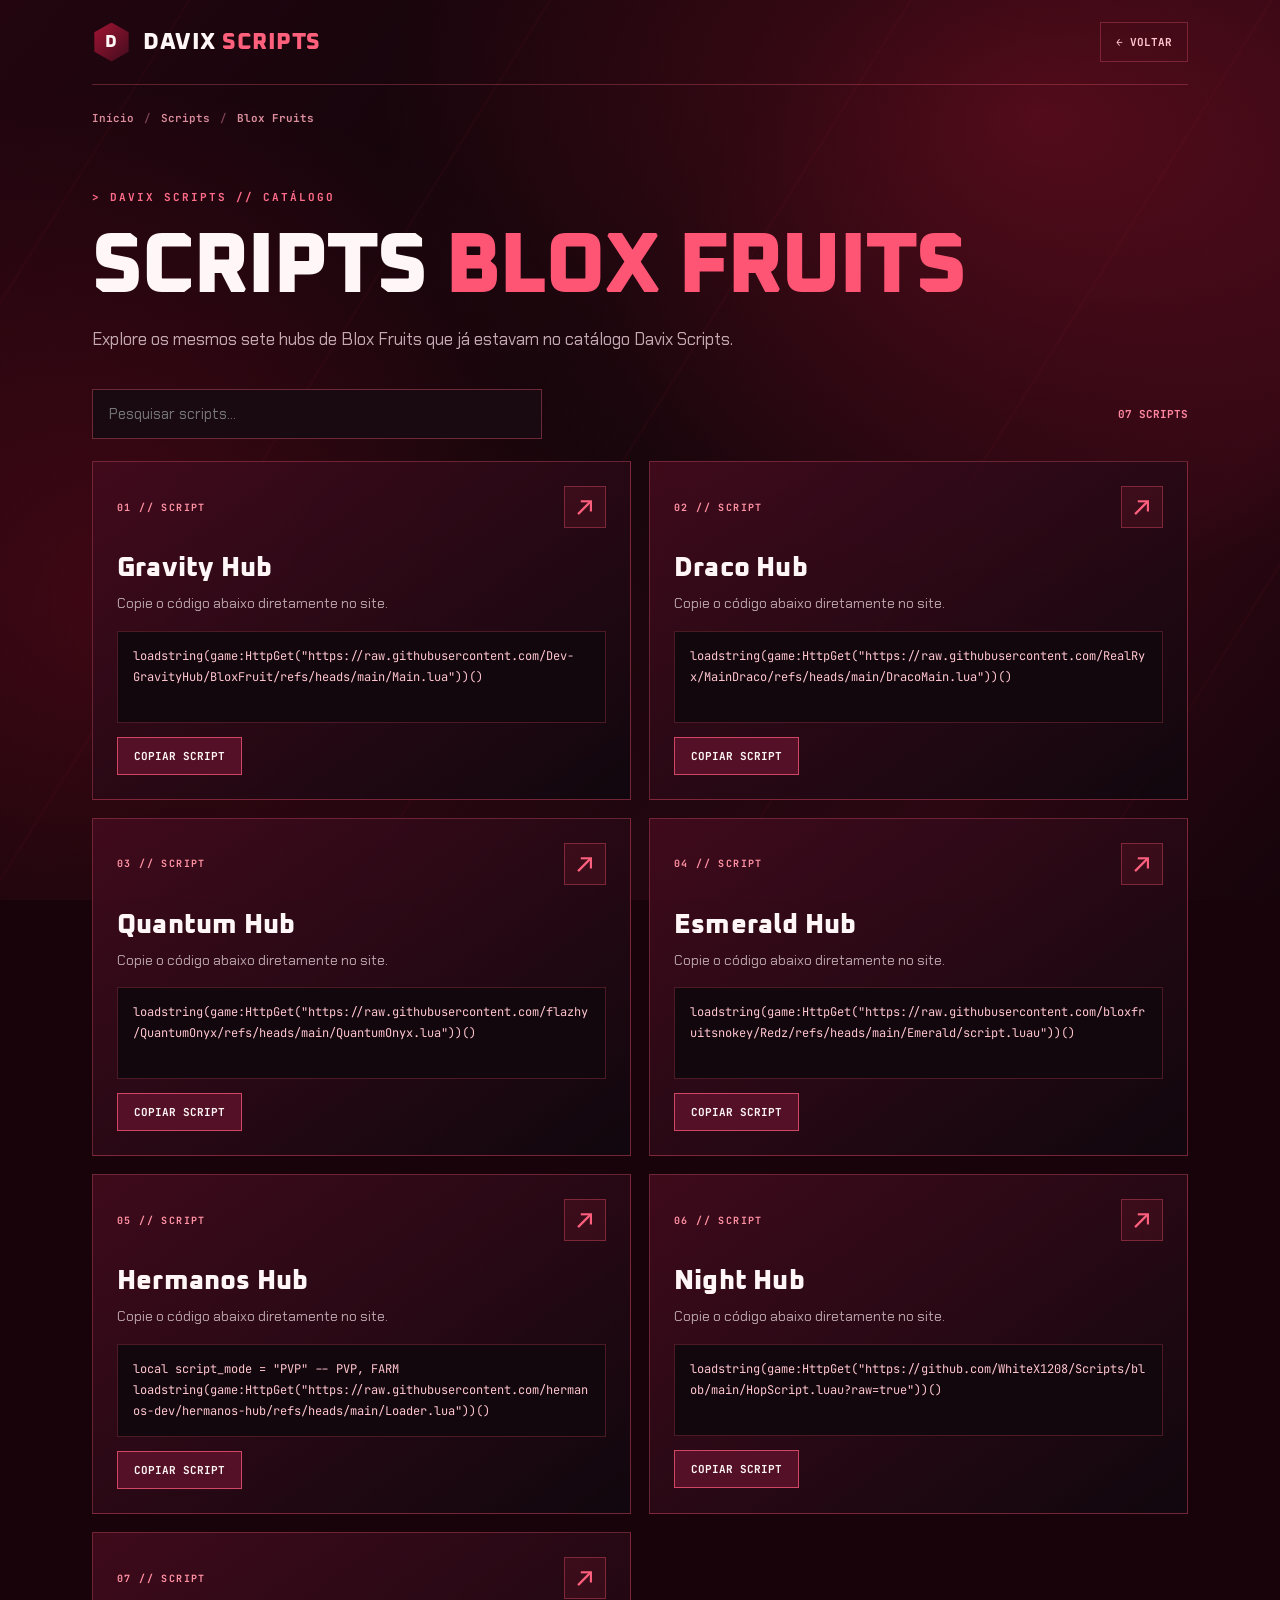
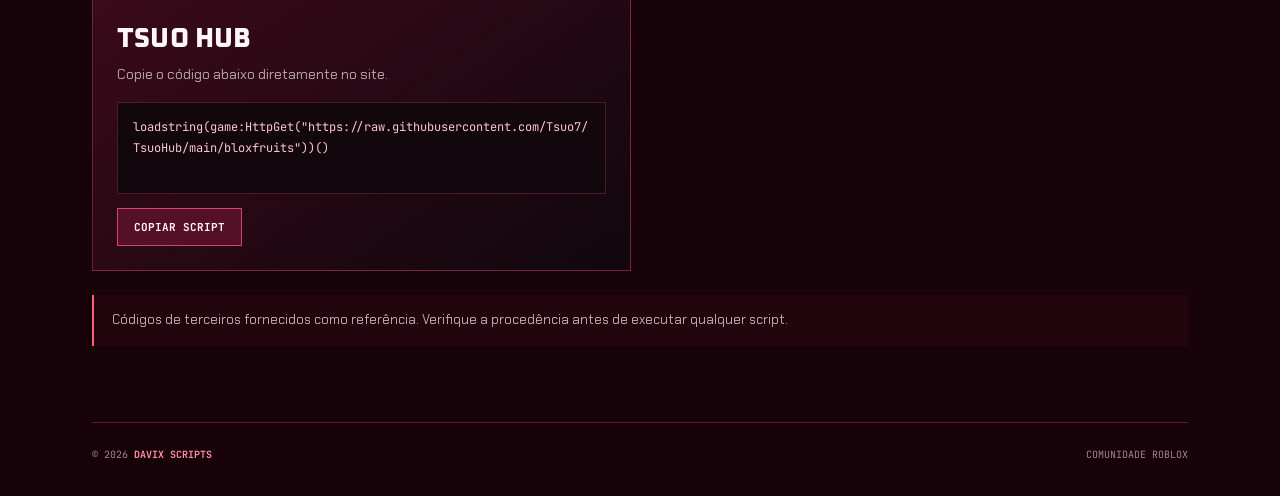
==== blox-fruits.html @ e58fbf48 "Add files via upload" ====
<!doctype html>
<html lang="pt-BR"><head>
<meta charset="UTF-8"><meta name="viewport" content="width=device-width,initial-scale=1"><meta name="theme-color" content="#27050f">
<meta name="description" content="Explore os mesmos sete hubs de Blox Fruits que já estavam no catálogo Davix Scripts.">
<title>Blox Fruits | Davix Scripts</title>
<link rel="preconnect" href="https://fonts.googleapis.com"><link rel="preconnect" href="https://fonts.gstatic.com" crossorigin>
<link href="https://fonts.googleapis.com/css2?family=Chakra+Petch:wght@400;500;600;700&family=Oxanium:wght@500;600;700;800&family=JetBrains+Mono:wght@400;500;600;700&display=swap" rel="stylesheet">
<style>
:root{--red:#ff385d;--pink:#ff91a7;--ink:#12050c;--muted:#baa4ac;--line:rgba(255,99,128,.29)}
*{box-sizing:border-box}
html{scroll-behavior:smooth;background:#170309}
body{margin:0;min-height:100vh;color:#fff6f7;font-family:'Chakra Petch',Arial,sans-serif;background:radial-gradient(ellipse 850px 600px at 81% 13%,rgba(245,28,64,.26),transparent 77%),radial-gradient(ellipse 700px 660px at 10% 67%,rgba(188,15,44,.25),transparent 78%),linear-gradient(130deg,#22050f,#10050a 42%,#2b0712 80%,#16040b);background-attachment:fixed;overflow-x:hidden}
body:before{content:"";position:fixed;inset:0;pointer-events:none;z-index:0;background:repeating-linear-gradient(122deg,transparent 0 158px,rgba(255,70,99,.030) 160px 161px,transparent 163px 306px)}
a{color:inherit}
.wrap{max-width:1150px;margin:0 auto;padding:0 27px;position:relative;z-index:1}
.top{display:flex;gap:16px;align-items:center;justify-content:space-between;border-bottom:1px solid var(--line);min-height:85px}
.brand{text-decoration:none;display:flex;align-items:center;gap:12px;font:800 23px 'Oxanium','Chakra Petch',sans-serif;letter-spacing:.5px}
.brand-mark{display:grid;place-items:center;width:39px;height:39px;font:800 17px 'Oxanium',sans-serif;background:linear-gradient(135deg,#a61535,#3c0b1c);clip-path:polygon(50% 0,94% 25%,94% 75%,50% 100%,6% 75%,6% 25%)}
.brand strong{color:#ff607b;font-weight:800}
.back{border:1px solid var(--line);padding:12px 15px;text-decoration:none;font:700 11px 'JetBrains Mono',monospace;color:#ffc5ce;white-space:nowrap;transition:background .2s,border-color .2s}
.back:hover{background:rgba(255,62,89,.13);border-color:#ff6680}
.crumbs{display:flex;align-items:center;gap:10px;flex-wrap:wrap;padding-top:26px;color:#dc8e9e;font:600 11px 'JetBrains Mono',monospace}
.crumbs a{text-decoration:none;color:#dc8e9e}
.crumbs a:hover{text-decoration:underline}
.crumbs .sep{color:#7d4353}
.hero{padding:65px 0 36px}
.eyebrow{color:#ff6c89;font:700 11px 'JetBrains Mono',monospace;letter-spacing:2px}
.hero h1{font:800 clamp(47px,7vw,86px)/1 'Oxanium','Chakra Petch',sans-serif;letter-spacing:-2px;margin:20px 0 15px;text-transform:uppercase}
.hero h1 em{font-style:normal;color:#ff5575}
.hero p{color:#c4a9b3;font-size:17px;line-height:1.65;max-width:740px;margin:0}
.section-mark{color:#ef92a2;display:flex;align-items:center;gap:15px;font:700 11px 'JetBrains Mono',monospace;letter-spacing:1.4px;margin:10px 0 22px}
.section-mark:after{content:"";height:1px;background:linear-gradient(90deg,rgba(255,80,111,.60),transparent);flex:1}
.choice-grid{display:grid;grid-template-columns:repeat(2,minmax(0,1fr));gap:20px}
.choice-card{display:flex;flex-direction:column;min-height:286px;text-decoration:none;position:relative;overflow:hidden;background:linear-gradient(138deg,rgba(77,13,33,.93),rgba(24,7,16,.97));border:1px solid rgba(255,89,121,.4);padding:31px;transition:transform .3s,border-color .3s,box-shadow .3s}
.choice-card:before{content:"";position:absolute;left:0;top:0;width:100%;height:3px;background:linear-gradient(90deg,#ff375f,transparent 80%)}
.choice-card:after{content:"";position:absolute;width:220px;height:220px;border:1px solid rgba(255,76,109,.18);border-radius:50%;right:-88px;top:-100px;box-shadow:0 0 0 36px rgba(255,76,109,.04),0 0 0 75px rgba(255,76,109,.02)}
.choice-card:hover{transform:translateY(-6px);border-color:#ff6685;box-shadow:0 18px 55px rgba(255,33,77,.16)}
.choice-number{font:700 11px 'JetBrains Mono',monospace;letter-spacing:1.1px;color:#ff86a0}
.choice-glyph{font:700 43px 'Oxanium',sans-serif;color:#ff6c87;margin:20px 0 5px}
.choice-card h2{font:800 clamp(29px,4vw,43px) 'Oxanium',sans-serif;letter-spacing:0;margin:0 0 10px;text-transform:uppercase}
.choice-card p{font-size:15px;line-height:1.5;color:#c5a5b1;margin:0 0 24px;max-width:450px}
.choice-bottom{margin-top:auto;border-top:1px solid var(--line);display:flex;align-items:center;justify-content:space-between;padding-top:18px;font:700 11px 'JetBrains Mono',monospace;color:#f5abb9;letter-spacing:1px}
.choice-bottom b{font-size:24px;color:#ff577a}
.grid{display:grid;grid-template-columns:repeat(2,minmax(0,1fr));gap:18px}
.game{border:1px solid rgba(255,89,121,.35);background:linear-gradient(145deg,rgba(66,11,29,.92),rgba(17,7,14,.98));padding:24px;min-width:0;transition:transform .25s,border-color .25s}
.game:hover{transform:translateY(-3px);border-color:rgba(255,102,131,.7)}
.game .num,.game .kicker{font:700 10px 'JetBrains Mono',monospace;color:#ff91a3;letter-spacing:1.4px}
.game-top{display:flex;align-items:center;justify-content:space-between;gap:14px}
.game-glyph{display:grid;place-items:center;width:42px;height:42px;border:1px solid rgba(255,91,118,.35);color:#ff607d;background:rgba(255,55,90,.09);font:700 27px 'JetBrains Mono',monospace}
.game h2{font:800 27px 'Oxanium','Chakra Petch',sans-serif;margin:24px 0 7px;letter-spacing:.2px}
.game p{color:var(--muted);font-size:14px;line-height:1.55;margin:0 0 16px}
.codebox{background:#12070d;border:1px solid rgba(255,90,115,.24);padding:14px 15px;min-height:92px}
.codebox pre{white-space:pre-wrap;overflow-wrap:anywhere;word-break:break-word;color:#ffc5cf;font:12px/1.75 'JetBrains Mono',monospace;margin:0}
.actions{margin-top:14px;display:flex;align-items:center;gap:13px;flex-wrap:wrap}
.copy-btn{border:1px solid rgba(255,94,124,.72);background:#531026;color:#fff4f5;padding:11px 16px;font:700 11px 'JetBrains Mono',monospace;cursor:pointer;transition:background .2s}
.copy-btn:hover{background:#8d1b3d}
.copy-status{font:700 11px 'JetBrains Mono',monospace;color:#ffc0cb;min-height:1.2em}
.toolbar{display:flex;gap:15px;align-items:center;justify-content:space-between;margin:0 0 22px}
.search{outline:0;width:min(450px,100%);padding:14px 16px;background:#190a12;border:1px solid rgba(255,100,126,.36);font:15px 'Chakra Petch',sans-serif;color:white}
.search:focus{border-color:#ff6786}
.count{font:700 11px 'JetBrains Mono',monospace;color:#ff87a0;white-space:nowrap}
.empty{padding:25px;text-align:center;border:1px dashed var(--line);color:#e9aebc}
.info-note{border-left:2px solid #ff5d7b;background:rgba(255,57,91,.055);padding:15px 18px;color:#c2a8b2;font-size:13px;line-height:1.6;margin-top:24px}
.footer{border-top:1px solid var(--line);padding:25px 0 35px;color:#ac8391;font:10px 'JetBrains Mono',monospace;margin-top:76px;display:flex;justify-content:space-between;gap:16px}
.footer strong{color:#ff8ca2}
@media(max-width:760px){.choice-grid,.grid{grid-template-columns:1fr}.choice-card{min-height:250px}}
@media(max-width:490px){.wrap{padding:0 16px}.top{min-height:74px}.brand{font-size:18px}.brand-mark{width:32px;height:32px}.back{padding:10px;font-size:9px}.hero{padding-top:44px}.hero h1{letter-spacing:-1px}.toolbar{align-items:stretch;flex-direction:column}.choice-card{padding:24px}}
@media(prefers-reduced-motion:reduce){*,*:before,*:after{animation:none!important;transition:none!important}}
@view-transition{navigation:auto}
::view-transition-old(root){animation:.17s ease both fade-out}
::view-transition-new(root){animation:.26s ease both fade-in}
@keyframes fade-out{to{opacity:0;transform:translateY(-5px)}}
@keyframes fade-in{from{opacity:0;transform:translateY(5px)}to{opacity:1;transform:none}}
</style></head><body>
<div class="wrap"><header class="top"><a href="index.html" class="brand"><span class="brand-mark">D</span><span>DAVIX <strong>SCRIPTS</strong></span></a><a href="scripts.html" class="back">← VOLTAR</a></header>
<nav class="crumbs" aria-label="Navegação"><a href="index.html">Início</a> <span class="sep">/</span> <a href="scripts.html">Scripts</a> <span class="sep">/</span> <strong>Blox Fruits</strong></nav>
<main><section class="hero"><div class="eyebrow">&gt; DAVIX SCRIPTS // CATÁLOGO</div><h1>Scripts <em>Blox Fruits</em></h1><p>Explore os mesmos sete hubs de Blox Fruits que já estavam no catálogo Davix Scripts.</p></section><div class="toolbar"><input class="search" id="search" type="search" placeholder="Pesquisar scripts..." aria-label="Pesquisar scripts"><span id="count" class="count">07 SCRIPTS</span></div><div class="grid"><article class="game" data-name="Gravity Hub"><div class="game-top"><span class="num">01 // SCRIPT</span><span class="game-glyph" aria-hidden="true">↗</span></div><h2>Gravity Hub</h2><p>Copie o código abaixo diretamente no site.</p><div class="codebox"><pre>loadstring(game:HttpGet(&quot;https://raw.githubusercontent.com/Dev-GravityHub/BloxFruit/refs/heads/main/Main.lua&quot;))()</pre></div><div class="actions"><button class="copy-btn" type="button">COPIAR SCRIPT</button><span class="copy-status" role="status" aria-live="polite"></span></div></article><article class="game" data-name="Draco Hub"><div class="game-top"><span class="num">02 // SCRIPT</span><span class="game-glyph" aria-hidden="true">↗</span></div><h2>Draco Hub</h2><p>Copie o código abaixo diretamente no site.</p><div class="codebox"><pre>loadstring(game:HttpGet(&quot;https://raw.githubusercontent.com/RealRyx/MainDraco/refs/heads/main/DracoMain.lua&quot;))()</pre></div><div class="actions"><button class="copy-btn" type="button">COPIAR SCRIPT</button><span class="copy-status" role="status" aria-live="polite"></span></div></article><article class="game" data-name="Quantum Hub"><div class="game-top"><span class="num">03 // SCRIPT</span><span class="game-glyph" aria-hidden="true">↗</span></div><h2>Quantum Hub</h2><p>Copie o código abaixo diretamente no site.</p><div class="codebox"><pre>loadstring(game:HttpGet(&quot;https://raw.githubusercontent.com/flazhy/QuantumOnyx/refs/heads/main/QuantumOnyx.lua&quot;))()</pre></div><div class="actions"><button class="copy-btn" type="button">COPIAR SCRIPT</button><span class="copy-status" role="status" aria-live="polite"></span></div></article><article class="game" data-name="Esmerald Hub"><div class="game-top"><span class="num">04 // SCRIPT</span><span class="game-glyph" aria-hidden="true">↗</span></div><h2>Esmerald Hub</h2><p>Copie o código abaixo diretamente no site.</p><div class="codebox"><pre>loadstring(game:HttpGet(&quot;https://raw.githubusercontent.com/bloxfruitsnokey/Redz/refs/heads/main/Emerald/script.luau&quot;))()</pre></div><div class="actions"><button class="copy-btn" type="button">COPIAR SCRIPT</button><span class="copy-status" role="status" aria-live="polite"></span></div></article><article class="game" data-name="Hermanos Hub"><div class="game-top"><span class="num">05 // SCRIPT</span><span class="game-glyph" aria-hidden="true">↗</span></div><h2>Hermanos Hub</h2><p>Copie o código abaixo diretamente no site.</p><div class="codebox"><pre>local script_mode = &quot;PVP&quot; -- PVP, FARM
loadstring(game:HttpGet(&quot;https://raw.githubusercontent.com/hermanos-dev/hermanos-hub/refs/heads/main/Loader.lua&quot;))()</pre></div><div class="actions"><button class="copy-btn" type="button">COPIAR SCRIPT</button><span class="copy-status" role="status" aria-live="polite"></span></div></article><article class="game" data-name="Night Hub"><div class="game-top"><span class="num">06 // SCRIPT</span><span class="game-glyph" aria-hidden="true">↗</span></div><h2>Night Hub</h2><p>Copie o código abaixo diretamente no site.</p><div class="codebox"><pre>loadstring(game:HttpGet(&quot;https://github.com/WhiteX1208/Scripts/blob/main/HopScript.luau?raw=true&quot;))()</pre></div><div class="actions"><button class="copy-btn" type="button">COPIAR SCRIPT</button><span class="copy-status" role="status" aria-live="polite"></span></div></article><article class="game" data-name="TSUO HUB"><div class="game-top"><span class="num">07 // SCRIPT</span><span class="game-glyph" aria-hidden="true">↗</span></div><h2>TSUO HUB</h2><p>Copie o código abaixo diretamente no site.</p><div class="codebox"><pre>loadstring(game:HttpGet(&quot;https://raw.githubusercontent.com/Tsuo7/TsuoHub/main/bloxfruits&quot;))()</pre></div><div class="actions"><button class="copy-btn" type="button">COPIAR SCRIPT</button><span class="copy-status" role="status" aria-live="polite"></span></div></article></div><p class="empty" id="empty" hidden>Nenhum script encontrado.</p><p class="info-note">Códigos de terceiros fornecidos como referência. Verifique a procedência antes de executar qualquer script.</p></main>
<footer class="footer"><span>© 2026 <strong>DAVIX SCRIPTS</strong></span><span>COMUNIDADE ROBLOX</span></footer></div>
<script>
(function(){
 const search=document.getElementById('search');
 if(search){
   const games=Array.from(document.querySelectorAll('.game'));
   const count=document.getElementById('count');
   const empty=document.getElementById('empty');
   const refresh=()=>{
     const q=search.value.trim().toLocaleLowerCase('pt-BR');
     let shown=0;
     games.forEach(card=>{
       const ok=(card.dataset.name||'').toLocaleLowerCase('pt-BR').includes(q);
       card.hidden=!ok;if(ok)shown++;
     });
     count.textContent=String(shown).padStart(2,'0')+(shown===1?' SCRIPT':' SCRIPTS');
     empty.hidden=shown!==0;
   };
   search.addEventListener('input',refresh);
 }
 document.querySelectorAll('.copy-btn').forEach(button=>{
   button.addEventListener('click',async()=>{
     const code=button.parentElement.parentElement.querySelector('pre').innerText;
     const status=button.parentElement.querySelector('.copy-status');
     let done=false;
     try{await navigator.clipboard.writeText(code);done=true}catch(e){}
     if(!done){
       const box=document.createElement('textarea');box.value=code;box.style.position='fixed';box.style.opacity='0';document.body.appendChild(box);box.select();
       try{done=document.execCommand('copy')}catch(e){}box.remove();
     }
     status.textContent=done?'✓ COPIADO':'SELECIONE O CÓDIGO PARA COPIAR';
   });
 });
})();
</script></body></html>
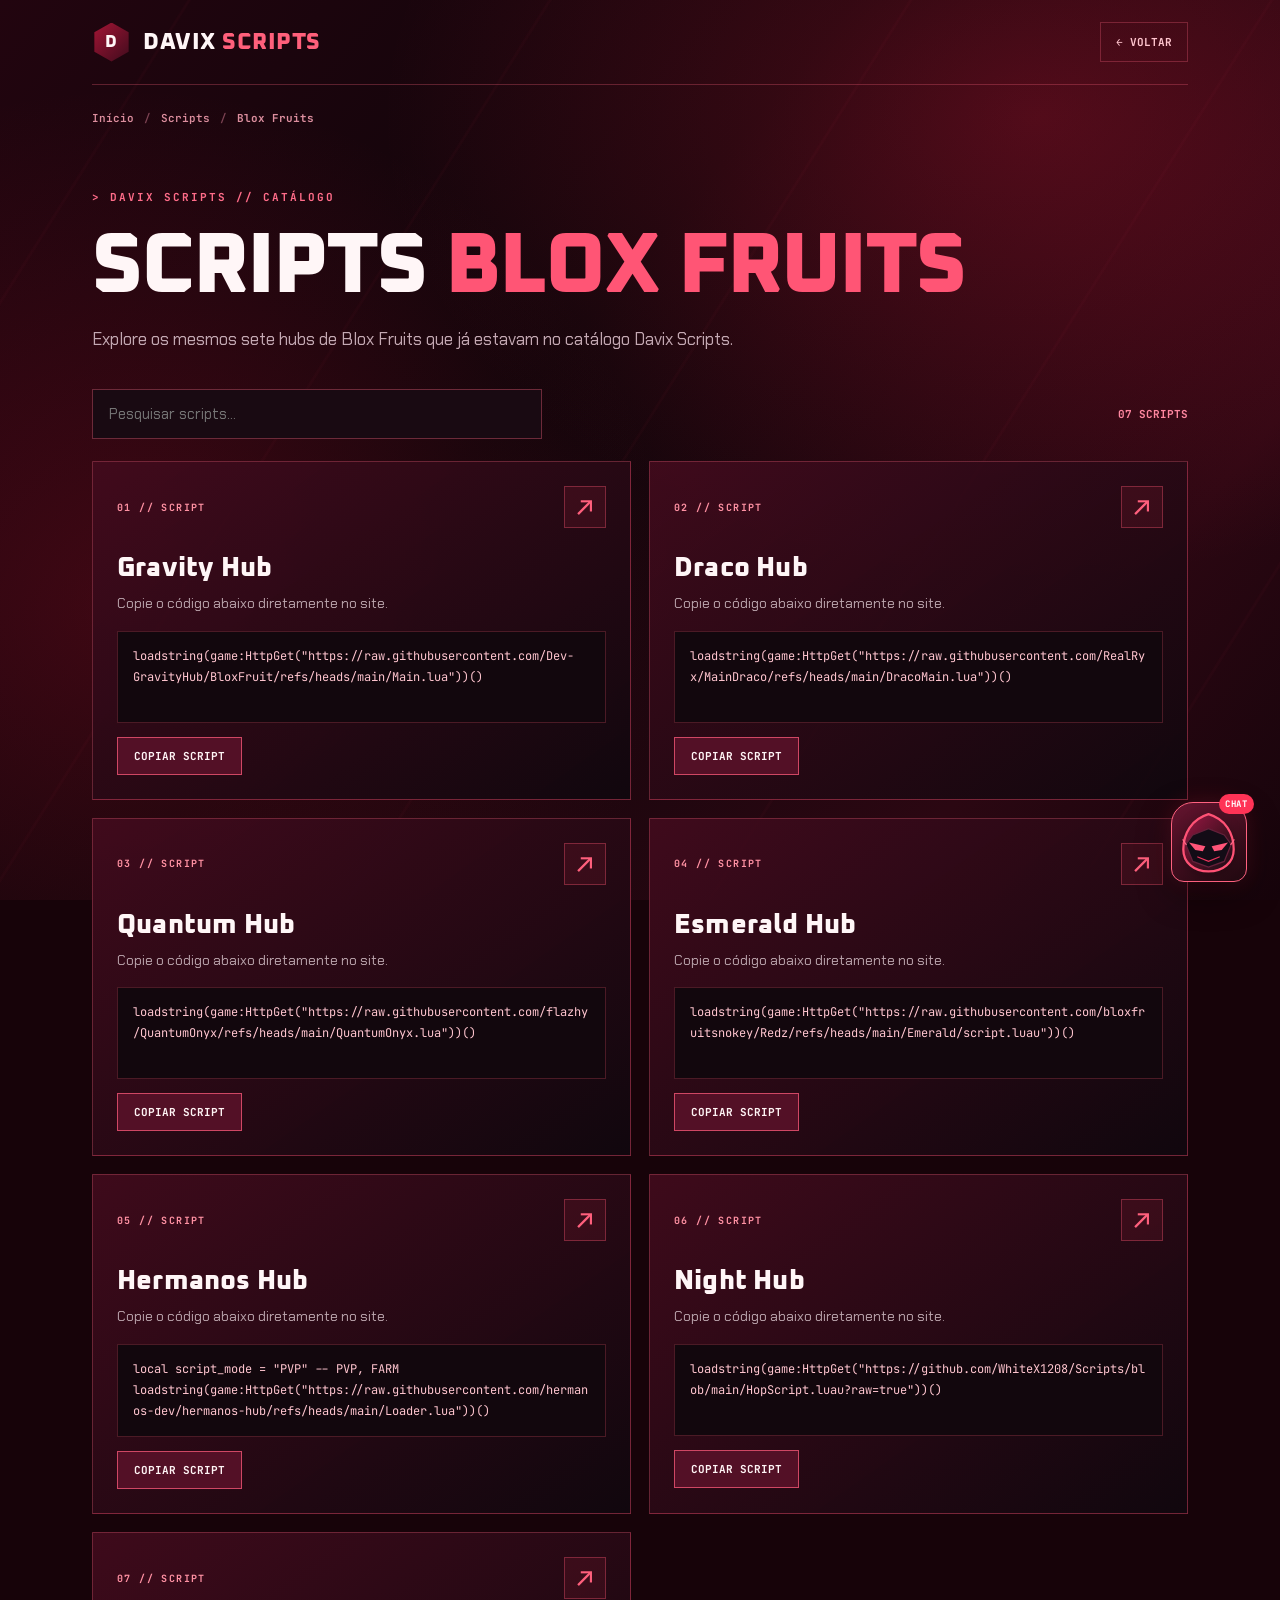
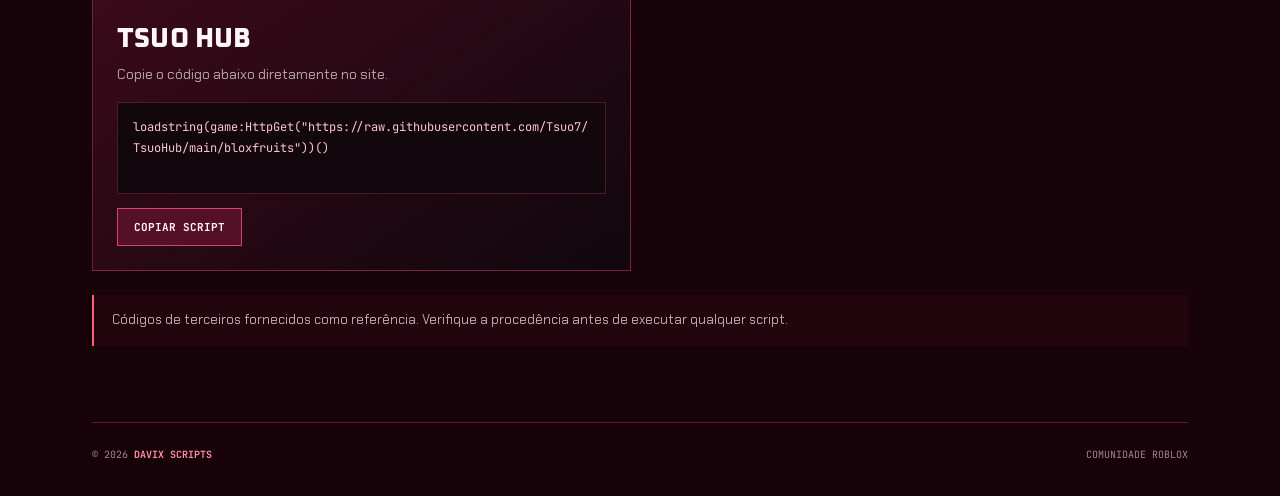
==== commit 43a041fc: "Add files via upload" ====
--- a/blox-fruits.html
+++ b/blox-fruits.html
@@ -66,12 +66,39 @@
 @media(max-width:760px){.choice-grid,.grid{grid-template-columns:1fr}.choice-card{min-height:250px}}
 @media(max-width:490px){.wrap{padding:0 16px}.top{min-height:74px}.brand{font-size:18px}.brand-mark{width:32px;height:32px}.back{padding:10px;font-size:9px}.hero{padding-top:44px}.hero h1{letter-spacing:-1px}.toolbar{align-items:stretch;flex-direction:column}.choice-card{padding:24px}}
 @media(prefers-reduced-motion:reduce){*,*:before,*:after{animation:none!important;transition:none!important}}
-@view-transition{navigation:auto}
-::view-transition-old(root){animation:.17s ease both fade-out}
-::view-transition-new(root){animation:.26s ease both fade-in}
+
+
+
 @keyframes fade-out{to{opacity:0;transform:translateY(-5px)}}
 @keyframes fade-in{from{opacity:0;transform:translateY(5px)}to{opacity:1;transform:none}}
-</style></head><body>
+
+/* DAVIX / MOBILE PERFORMANCE MODE */
+@media (max-width: 900px), (hover: none) and (pointer: coarse) {
+  html { scroll-behavior: auto; background: #17050c; }
+  body {
+    background: linear-gradient(155deg, #310816 0%, #17050c 46%, #290914 100%) !important;
+    background-attachment: scroll !important;
+    animation: none !important;
+    min-height: 100svh;
+  }
+  body::before, body::after { display: none !important; }
+  *, *::before, *::after { animation: none !important; }
+  .choice-card, .game {
+    box-shadow: none !important;
+    transition: border-color .16s ease !important;
+  }
+  .choice-card:hover, .game:hover { transform: none !important; }
+  .choice-card:active { border-color: #ff708a !important; }
+  .choice-card:focus-visible, .back:focus-visible, .copy-btn:focus-visible {
+    outline: 2px solid #ff8197;
+    outline-offset: 3px;
+  }
+  .codebox pre { overflow-wrap: anywhere; }
+}
+
+</style><link rel="stylesheet" href="davix-ninja.css">
+<script src="davix-ninja.js" defer></script>
+</head><body>
 <div class="wrap"><header class="top"><a href="index.html" class="brand"><span class="brand-mark">D</span><span>DAVIX <strong>SCRIPTS</strong></span></a><a href="scripts.html" class="back">← VOLTAR</a></header>
 <nav class="crumbs" aria-label="Navegação"><a href="index.html">Início</a> <span class="sep">/</span> <a href="scripts.html">Scripts</a> <span class="sep">/</span> <strong>Blox Fruits</strong></nav>
 <main><section class="hero"><div class="eyebrow">&gt; DAVIX SCRIPTS // CATÁLOGO</div><h1>Scripts <em>Blox Fruits</em></h1><p>Explore os mesmos sete hubs de Blox Fruits que já estavam no catálogo Davix Scripts.</p></section><div class="toolbar"><input class="search" id="search" type="search" placeholder="Pesquisar scripts..." aria-label="Pesquisar scripts"><span id="count" class="count">07 SCRIPTS</span></div><div class="grid"><article class="game" data-name="Gravity Hub"><div class="game-top"><span class="num">01 // SCRIPT</span><span class="game-glyph" aria-hidden="true">↗</span></div><h2>Gravity Hub</h2><p>Copie o código abaixo diretamente no site.</p><div class="codebox"><pre>loadstring(game:HttpGet(&quot;https://raw.githubusercontent.com/Dev-GravityHub/BloxFruit/refs/heads/main/Main.lua&quot;))()</pre></div><div class="actions"><button class="copy-btn" type="button">COPIAR SCRIPT</button><span class="copy-status" role="status" aria-live="polite"></span></div></article><article class="game" data-name="Draco Hub"><div class="game-top"><span class="num">02 // SCRIPT</span><span class="game-glyph" aria-hidden="true">↗</span></div><h2>Draco Hub</h2><p>Copie o código abaixo diretamente no site.</p><div class="codebox"><pre>loadstring(game:HttpGet(&quot;https://raw.githubusercontent.com/RealRyx/MainDraco/refs/heads/main/DracoMain.lua&quot;))()</pre></div><div class="actions"><button class="copy-btn" type="button">COPIAR SCRIPT</button><span class="copy-status" role="status" aria-live="polite"></span></div></article><article class="game" data-name="Quantum Hub"><div class="game-top"><span class="num">03 // SCRIPT</span><span class="game-glyph" aria-hidden="true">↗</span></div><h2>Quantum Hub</h2><p>Copie o código abaixo diretamente no site.</p><div class="codebox"><pre>loadstring(game:HttpGet(&quot;https://raw.githubusercontent.com/flazhy/QuantumOnyx/refs/heads/main/QuantumOnyx.lua&quot;))()</pre></div><div class="actions"><button class="copy-btn" type="button">COPIAR SCRIPT</button><span class="copy-status" role="status" aria-live="polite"></span></div></article><article class="game" data-name="Esmerald Hub"><div class="game-top"><span class="num">04 // SCRIPT</span><span class="game-glyph" aria-hidden="true">↗</span></div><h2>Esmerald Hub</h2><p>Copie o código abaixo diretamente no site.</p><div class="codebox"><pre>loadstring(game:HttpGet(&quot;https://raw.githubusercontent.com/bloxfruitsnokey/Redz/refs/heads/main/Emerald/script.luau&quot;))()</pre></div><div class="actions"><button class="copy-btn" type="button">COPIAR SCRIPT</button><span class="copy-status" role="status" aria-live="polite"></span></div></article><article class="game" data-name="Hermanos Hub"><div class="game-top"><span class="num">05 // SCRIPT</span><span class="game-glyph" aria-hidden="true">↗</span></div><h2>Hermanos Hub</h2><p>Copie o código abaixo diretamente no site.</p><div class="codebox"><pre>local script_mode = &quot;PVP&quot; -- PVP, FARM
--- a/davix-ninja.css
+++ b/davix-ninja.css
@@ -0,0 +1,37 @@
+/* DAVIX NINJA — janela de chat leve e acessível, compatível com GitHub Pages */
+:root{--dn-red:#ff375b;--dn-pink:#ff8199;--dn-dark:#10070e}
+#davix-ninja-app{position:fixed;right:clamp(12px,2.6vw,34px);bottom:calc(18px + env(safe-area-inset-bottom,0px));z-index:9000;font-family:'Chakra Petch',Arial,sans-serif;color:#fff;pointer-events:none}
+#davix-ninja-app *{box-sizing:border-box}
+#davix-ninja-app button,#davix-ninja-app a,#davix-ninja-app input{font:inherit}
+#davix-ninja-app button{cursor:pointer}
+#davix-ninja-app button:focus-visible,#davix-ninja-app a:focus-visible,#davix-ninja-app input:focus-visible{outline:2px solid #ffa2b6;outline-offset:2px}
+.dn-launcher{position:relative;width:76px;height:80px;display:flex;align-items:center;justify-content:center;pointer-events:auto;margin-left:auto;padding:0;border:1px solid #ff6280;background:linear-gradient(150deg,#65142f,#200910);border-radius:22px 22px 13px 13px;box-shadow:0 12px 34px rgba(0,0,0,.4),0 0 21px rgba(255,46,81,.19);transition:transform .18s,border-color .18s}
+.dn-launcher:hover{transform:translateY(-3px);border-color:#ff9db0}
+.dn-launcher .dn-ninja{width:63px;height:63px}
+.dn-launcher-badge{position:absolute;top:-9px;right:-8px;background:#ff3356;color:#fff;font:700 9px 'JetBrains Mono',monospace;letter-spacing:.65px;padding:4px 6px;border-radius:12px;white-space:nowrap}
+.dn-ninja{display:block;flex:none;overflow:visible;filter:drop-shadow(0 3px 6px rgba(0,0,0,.25))}
+.dn-eye{transform-origin:center;animation:dn-blink 7s ease-in-out infinite}
+@keyframes dn-blink{0%,44%,46%,100%{transform:scaleY(1)}45%{transform:scaleY(.10)}}
+.dn-panel{position:absolute;right:0;bottom:91px;width:min(388px,calc(100vw - 24px));height:min(555px,calc(100vh - 120px));height:min(555px,calc(100dvh - 120px));display:flex;flex-direction:column;pointer-events:auto;background:linear-gradient(155deg,#26101b,#10080f 58%,#12080f);border:1px solid rgba(255,101,129,.63);border-radius:17px;overflow:hidden;box-shadow:0 20px 68px #000b,0 0 35px #ff355721;animation:dn-open .19s ease-out both}
+@keyframes dn-open{from{opacity:0;transform:translateY(9px)}to{opacity:1;transform:translateY(0)}}
+.dn-panel[hidden]{display:none!important}
+.dn-head{display:flex;gap:12px;align-items:center;padding:15px 15px 13px;background:linear-gradient(90deg,#58142d,#260a19);border-bottom:1px solid rgba(255,104,131,.35)}
+.dn-head .dn-ninja{width:44px;height:44px}
+.dn-heading{min-width:0;flex:1}.dn-heading strong{display:block;font:800 18px 'Oxanium','Chakra Petch',Arial,sans-serif;letter-spacing:1.1px}.dn-heading small{display:block;color:#ffb2c0;font:10px 'JetBrains Mono',monospace;margin-top:3px}
+.dn-close{width:32px;height:32px;display:grid;place-items:center;border:1px solid rgba(255,159,177,.25);border-radius:9px;background:#ffffff0b;color:#fff;font-size:22px!important}
+.dn-messages{padding:17px 15px 13px;flex:1;min-height:0;overflow-y:auto;overscroll-behavior:contain;display:flex;flex-direction:column;gap:12px;scrollbar-width:thin;scrollbar-color:#813047 transparent}
+.dn-bubble{max-width:95%;border:1px solid rgba(255,107,134,.21);padding:11px 12px;border-radius:13px 13px 13px 3px;background:#2b1320;font-size:13.5px;line-height:1.55;color:#f8ebee;overflow-wrap:anywhere}
+.dn-bubble.dn-user{align-self:flex-end;max-width:87%;background:#6a1836;border-color:#bc395c;border-radius:13px 13px 3px 13px}
+.dn-message-tag{display:block;color:#ff829a;font:700 9px 'JetBrains Mono',monospace;letter-spacing:.75px;margin-bottom:5px}
+.dn-user .dn-message-tag{color:#ffb9c7}
+.dn-bubble a{color:#ffc3d0;text-underline-offset:3px;font-weight:700}
+.dn-quick{display:flex;flex-wrap:wrap;gap:7px;padding:0 12px 11px}
+.dn-quick button{border:1px solid rgba(255,99,130,.43);color:#ffc9d3;background:#351420;border-radius:999px;padding:7px 10px;font-size:11px;line-height:1.2;transition:background .16s}
+.dn-quick button:hover{background:#672039}
+.dn-form{padding:10px 12px 13px;border-top:1px solid rgba(255,106,132,.22);display:flex;gap:8px;background:#140912}
+.dn-form input{min-width:0;flex:1;border:1px solid rgba(255,104,131,.35);border-radius:10px;background:#0b060b;color:#fff;padding:11px 12px;font-size:13px;outline:none}
+.dn-form input::placeholder{color:#a98d99}
+.dn-form button{border:0;border-radius:10px;background:linear-gradient(120deg,#d91c46,#ff4265);color:#fff;padding:10px 13px;font-weight:700;font-size:12px}
+.dn-note{padding:0 12px 11px;color:#b89da7;background:#140912;text-align:center;font:10px 'JetBrains Mono',monospace}
+@media(max-width:600px){#davix-ninja-app{right:12px;bottom:calc(12px + env(safe-area-inset-bottom,0px))}.dn-launcher{width:62px;height:65px;border-radius:18px}.dn-launcher .dn-ninja{width:53px;height:53px}.dn-panel{bottom:75px;height:min(500px,calc(100vh - 108px));height:min(500px,calc(100dvh - 108px));width:calc(100vw - 24px);max-width:390px}.dn-bubble{font-size:13px}.dn-quick button{font-size:10.5px}}
+@media(prefers-reduced-motion:reduce),(hover:none) and (pointer:coarse){.dn-eye{animation:none}.dn-panel{animation:none}.dn-launcher,.dn-quick button{transition:none}.dn-launcher:hover{transform:none}}
